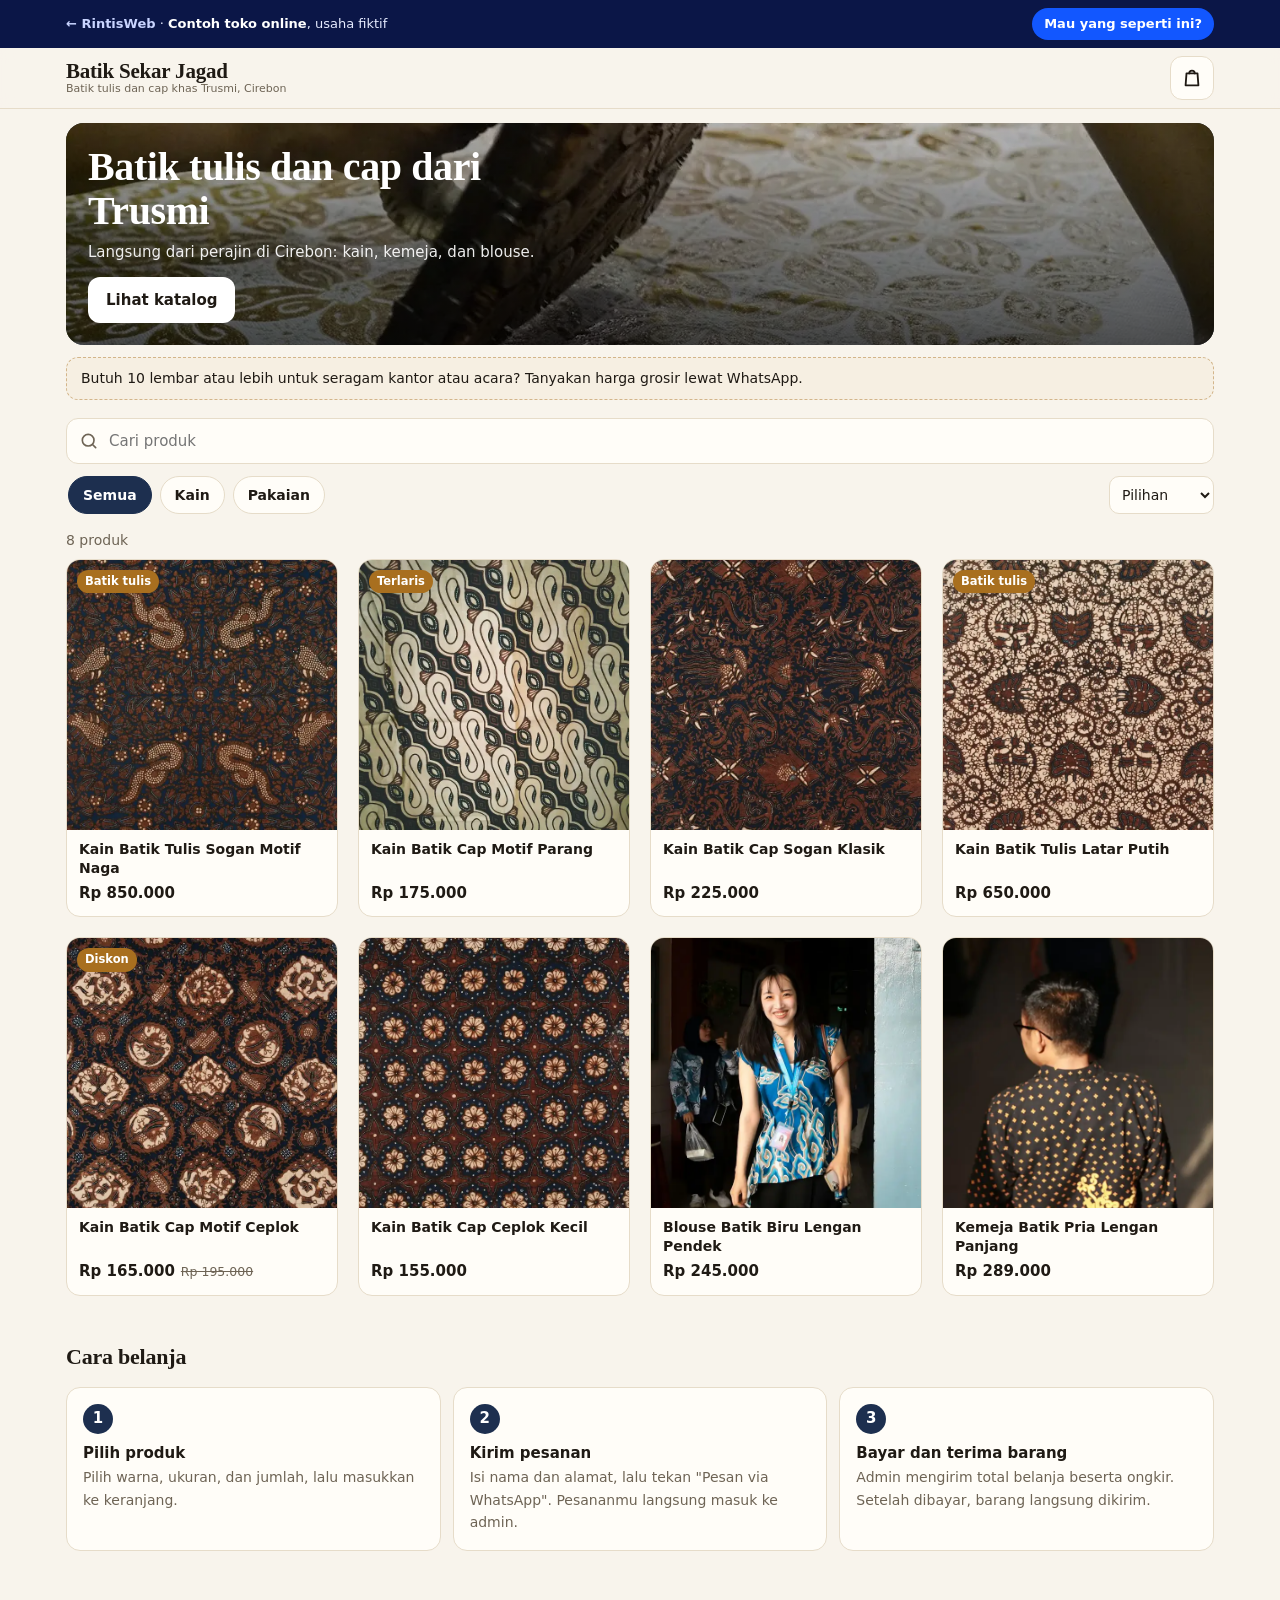
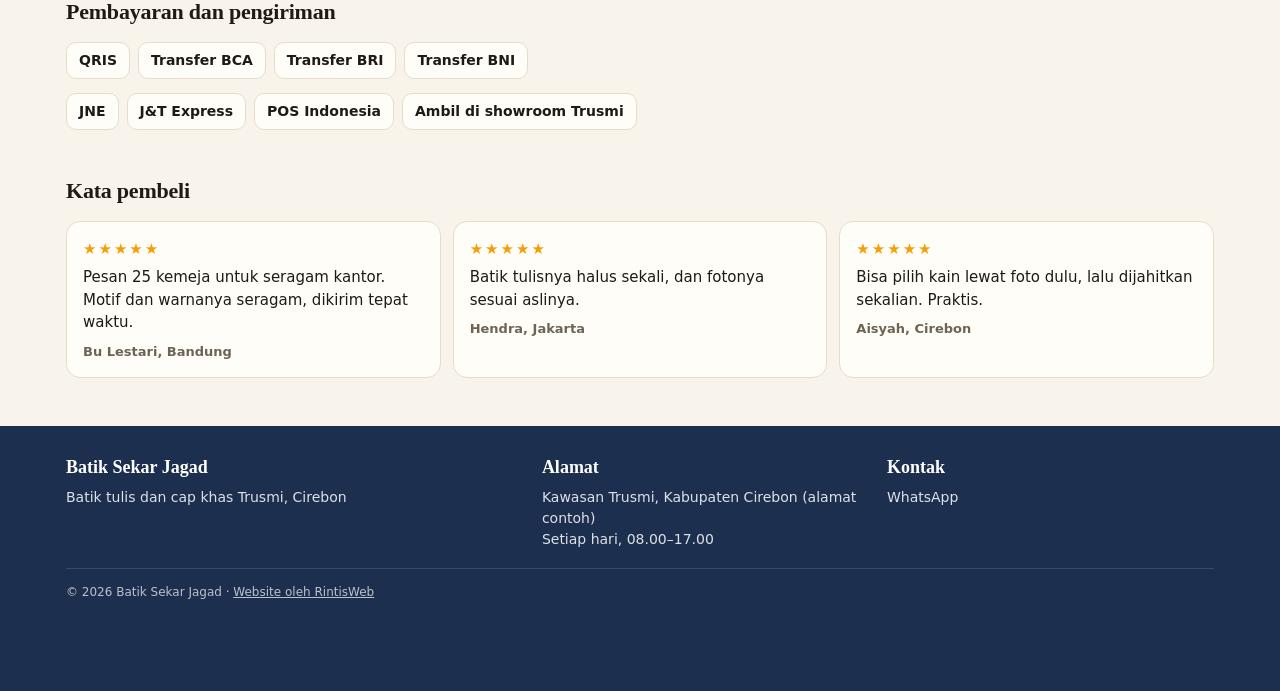
==== contoh/batik-sekar-jagad/index.html @ 44db25ad "Situs jualan RintisWeb: paket, kalkulator, 5 contoh, template klien - Situs jualan jasa pembuatan we" ====
<!doctype html>
<html lang="id">
<head>
<meta charset="utf-8">
<meta name="viewport" content="width=device-width, initial-scale=1">
<title>Batik Sekar Jagad · Contoh toko online batik Cirebon · RintisWeb</title>
<meta name="description" content="Contoh toko online batik Cirebon buatan RintisWeb: katalog kain batik tulis dan cap, kemeja, blouse, dan pesanan grosir lewat WhatsApp.">
<meta name="robots" content="noindex">
<meta name="theme-color" content="#1d2f4f">
<link rel="canonical" href="https://ivan42118.github.io/rintisweb/contoh/batik-sekar-jagad/">
<meta property="og:type" content="website">
<meta property="og:site_name" content="RintisWeb">
<meta property="og:title" content="Batik Sekar Jagad: contoh toko online batik Cirebon">
<meta property="og:description" content="Contoh toko online batik Cirebon buatan RintisWeb: katalog kain batik tulis dan cap, kemeja, blouse, dan pesanan grosir lewat WhatsApp.">
<meta property="og:url" content="https://ivan42118.github.io/rintisweb/contoh/batik-sekar-jagad/">
<meta property="og:image" content="https://ivan42118.github.io/rintisweb/assets/contoh/batik-sekar-jagad-og.jpg">
<meta property="og:image:width" content="1200">
<meta property="og:image:height" content="630">
<meta name="twitter:card" content="summary_large_image">
<link rel="icon" href="../../assets/logo/favicon.svg" type="image/svg+xml">
<link rel="icon" href="../../assets/logo/favicon.ico" sizes="any">
<link rel="preload" as="image" href="img/spanduk.webp" fetchpriority="high">
<link rel="stylesheet" href="../../templates/toko-online/toko.css?v=20261126b">
</head>
<body>
<div id="toko"><noscript><p style="padding:24px">Aktifkan JavaScript untuk melihat katalog Batik Sekar Jagad.</p></noscript></div>
<script src="../../config.js"></script>
<script src="data.js?v=20261126b"></script>
<script src="../../templates/toko-online/toko.js?v=20261126b"></script>
</body>
</html>
---- templates/toko-online/toko.css ----
/* Template Toko Online RintisWeb. Warna diatur dari data.js (bagian "tema"). */
:root {
  --utama: #1f2937;
  --utama-teks: #ffffff;
  --aksen: #c2410c;
  --latar: #ffffff;
  --kartu: #ffffff;
  --teks: #1c1917;
  --redup: #6b6460;
  --garis: #e8e2db;
  --radius: 14px;
  --font: system-ui, -apple-system, "Segoe UI", Roboto, "Helvetica Neue", Arial, sans-serif;
  --font-judul: var(--font);
  --bayang: 0 10px 30px rgba(20, 16, 12, .12);
}
* { box-sizing: border-box; }
html { -webkit-text-size-adjust: 100%; }
body { margin: 0; background: var(--latar); color: var(--teks); font: 15px/1.5 var(--font); }
img { max-width: 100%; height: auto; display: block; }
button, input, select, textarea { font: inherit; color: inherit; }
button { cursor: pointer; }
a { color: inherit; }
.tersembunyi { position: absolute !important; width: 1px; height: 1px; overflow: hidden; clip: rect(0 0 0 0); white-space: nowrap; }
:focus-visible { outline: 3px solid var(--aksen); outline-offset: 2px; }
.wadah { width: 100%; max-width: 1180px; margin: 0 auto; padding: 0 16px; }

/* Bilah contoh RintisWeb */
.bilah-demo { background: #0b1647; color: #e6ebff; font-size: 13px; }
.bilah-demo .wadah { display: flex; align-items: center; justify-content: space-between; gap: 10px; padding-top: 8px; padding-bottom: 8px; }
.bilah-demo b { color: #fff; }
.bilah-demo a { flex: none; background: #1257ff; color: #fff; text-decoration: none; font-weight: 700; padding: 6px 12px; border-radius: 999px; white-space: nowrap; }

/* Header */
.kepala { position: sticky; top: 0; z-index: 20; background: var(--latar); background: color-mix(in srgb, var(--latar) 92%, transparent); backdrop-filter: saturate(1.4) blur(8px); -webkit-backdrop-filter: saturate(1.4) blur(8px); border-bottom: 1px solid var(--garis); }
.kepala .wadah { display: flex; align-items: center; gap: 12px; height: 60px; }
.merek { font-family: var(--font-judul); font-size: 21px; font-weight: 800; letter-spacing: -.01em; text-decoration: none; margin-right: auto; line-height: 1.1; }
.merek small { display: block; font-family: var(--font); font-size: 11px; font-weight: 500; color: var(--redup); letter-spacing: 0; }
.tombol-ikon { position: relative; width: 44px; height: 44px; border: 1px solid var(--garis); background: var(--kartu); border-radius: 12px; display: grid; place-items: center; }
.tombol-ikon svg { width: 22px; height: 22px; }
.lencana { position: absolute; top: -6px; right: -6px; min-width: 20px; height: 20px; padding: 0 5px; border-radius: 999px; background: var(--aksen); color: #fff; font-size: 12px; font-weight: 700; display: grid; place-items: center; }
.lencana[hidden] { display: none; }

/* Spanduk */
.spanduk { margin: 14px auto 0; }
.spanduk-isi { position: relative; overflow: hidden; border-radius: calc(var(--radius) + 4px); background: var(--utama); color: var(--utama-teks); min-height: 200px; display: flex; align-items: flex-end; }
.spanduk-isi img { position: absolute; inset: 0; width: 100%; height: 100%; object-fit: cover; }
.spanduk-isi.ada-gambar::after { content: ""; position: absolute; inset: 0; background: linear-gradient(180deg, rgba(0,0,0,.22), rgba(0,0,0,.68)); }
.spanduk-teks { position: relative; z-index: 1; padding: 22px; max-width: 560px; }
.spanduk-teks h1 { font-family: var(--font-judul); font-size: clamp(24px, 6vw, 40px); line-height: 1.1; margin: 0 0 8px; letter-spacing: -.01em; }
.spanduk-teks p { margin: 0 0 14px; opacity: .92; }
.tombol { display: inline-flex; align-items: center; justify-content: center; gap: 8px; min-height: 46px; padding: 0 18px; border-radius: 12px; border: 0; font-weight: 700; text-decoration: none; }
.tombol-utama { background: var(--aksen); color: #fff; }
.tombol-terang { background: #fff; color: var(--teks); }
.tombol-garis { background: transparent; border: 1.5px solid var(--teks); color: var(--teks); }
.tombol-penuh { width: 100%; }
.tombol svg { width: 20px; height: 20px; flex: none; }
.tombol[disabled] { opacity: .45; cursor: not-allowed; }

.pengumuman { margin: 12px auto 0; }
.pengumuman p { margin: 0; padding: 10px 14px; border-radius: 12px; background: var(--kartu); background: color-mix(in srgb, var(--aksen) 10%, var(--kartu)); border: 1px dashed color-mix(in srgb, var(--aksen) 45%, transparent); font-size: 14px; }

/* Alat: cari, kategori, urutkan */
.alat { margin-top: 18px; display: grid; grid-template-columns: minmax(0, 1fr); gap: 10px; }
.cari { position: relative; }
.cari input { width: 100%; height: 46px; border: 1px solid var(--garis); border-radius: 12px; padding: 0 14px 0 42px; background: var(--kartu); }
.cari svg { position: absolute; left: 13px; top: 13px; width: 20px; height: 20px; color: var(--redup); }
.baris-alat { display: flex; gap: 10px; align-items: center; }
.kategori { display: flex; gap: 8px; overflow-x: auto; scrollbar-width: none; flex: 1; min-width: 0; padding: 2px; }
.kategori::-webkit-scrollbar { display: none; }
.chip { flex: none; height: 38px; padding: 0 14px; border-radius: 999px; border: 1px solid var(--garis); background: var(--kartu); font-weight: 600; font-size: 14px; }
.chip[aria-pressed="true"] { background: var(--utama); border-color: var(--utama); color: var(--utama-teks); }
.urut { flex: none; height: 38px; border: 1px solid var(--garis); border-radius: 10px; background: var(--kartu); padding: 0 8px; font-size: 14px; }

/* Daftar produk */
.ringkas { margin: 14px 0 8px; color: var(--redup); font-size: 14px; }
.grid { display: grid; grid-template-columns: repeat(2, minmax(0, 1fr)); gap: 12px; }
@media (min-width: 720px) { .grid { grid-template-columns: repeat(3, minmax(0, 1fr)); gap: 16px; } }
@media (min-width: 1024px) { .grid { grid-template-columns: repeat(4, minmax(0, 1fr)); gap: 20px; } }
.kartu { position: relative; color: inherit; text-decoration: none; background: var(--kartu); border: 1px solid var(--garis); border-radius: var(--radius); overflow: hidden; text-align: left; padding: 0; display: flex; flex-direction: column; transition: transform .15s ease, box-shadow .15s ease; }
.kartu:hover { transform: translateY(-2px); box-shadow: var(--bayang); }
.kartu .foto { aspect-ratio: var(--rasio, 4 / 5); background: var(--garis); background: color-mix(in srgb, var(--garis) 60%, var(--kartu)); overflow: hidden; }
.kartu .foto img { width: 100%; height: 100%; object-fit: cover; }
.kartu .isi { padding: 10px 12px 12px; display: grid; gap: 4px; }
.kartu .nama { font-weight: 600; font-size: 14px; line-height: 1.35; display: -webkit-box; -webkit-line-clamp: 2; -webkit-box-orient: vertical; overflow: hidden; min-height: 2.7em; }
.harga { font-weight: 800; font-size: 15px; }
.harga s { font-weight: 500; color: var(--redup); font-size: 12.5px; margin-left: 6px; }
.label { position: absolute; top: 10px; left: 10px; background: var(--aksen); color: #fff; font-size: 11.5px; font-weight: 700; padding: 3px 8px; border-radius: 999px; }
.kartu.habis .foto img { filter: grayscale(1); opacity: .6; }
.kartu.habis .label { background: #57534e; }
.titik-warna { font-size: 12px; color: var(--redup); }
.kosong { grid-column: 1 / -1; text-align: center; color: var(--redup); padding: 40px 10px; }
.kerangka { aspect-ratio: 4 / 6; border-radius: var(--radius); background: var(--garis); background: linear-gradient(90deg, var(--garis), color-mix(in srgb, var(--garis) 40%, var(--kartu)), var(--garis)); background-size: 200% 100%; animation: kilau 1.2s infinite linear; }
@keyframes kilau { to { background-position: -200% 0; } }

/* Bagian info */
.bagian { margin-top: 44px; }
.bagian h2 { font-family: var(--font-judul); font-size: 22px; margin: 0 0 14px; letter-spacing: -.01em; }
.langkah { display: grid; gap: 12px; grid-template-columns: 1fr; counter-reset: langkah; padding: 0; margin: 0; list-style: none; }
@media (min-width: 720px) { .langkah { grid-template-columns: repeat(3, 1fr); } }
.langkah li { background: var(--kartu); border: 1px solid var(--garis); border-radius: var(--radius); padding: 16px; counter-increment: langkah; }
.langkah li::before { content: counter(langkah); display: grid; place-items: center; width: 30px; height: 30px; border-radius: 50%; background: var(--utama); color: var(--utama-teks); font-weight: 800; margin-bottom: 8px; }
.langkah b { display: block; margin-bottom: 2px; }
.langkah span { color: var(--redup); font-size: 14px; }
.daftar-chip { display: flex; flex-wrap: wrap; gap: 8px; margin: 0 0 14px; padding: 0; list-style: none; }
.daftar-chip li { border: 1px solid var(--garis); background: var(--kartu); border-radius: 10px; padding: 7px 12px; font-size: 14px; font-weight: 600; }
.testimoni { display: grid; gap: 12px; grid-template-columns: 1fr; }
@media (min-width: 720px) { .testimoni { grid-template-columns: repeat(3, 1fr); } }
.testimoni figure { margin: 0; background: var(--kartu); border: 1px solid var(--garis); border-radius: var(--radius); padding: 16px; }
.testimoni blockquote { margin: 0 0 8px; }
.testimoni figcaption { color: var(--redup); font-size: 13px; font-weight: 600; }
.bintang { color: #f59e0b; letter-spacing: 2px; margin-bottom: 6px; }

.kaki { margin-top: 48px; background: var(--utama); color: var(--utama-teks); padding: 28px 0 90px; }
.kaki .wadah { display: grid; gap: 18px; }
@media (min-width: 720px) { .kaki .wadah { grid-template-columns: 1.4fr 1fr 1fr; } }
.kaki h3 { margin: 0 0 6px; font-family: var(--font-judul); font-size: 18px; }
.kaki p { margin: 0; opacity: .85; font-size: 14px; }
.kaki a { color: inherit; }
.kaki .kecil { grid-column: 1 / -1; font-size: 12px; opacity: .7; border-top: 1px solid rgba(255,255,255,.18); padding-top: 14px; }

.tombol-chat { position: fixed; right: 16px; bottom: 16px; z-index: 15; display: inline-flex; align-items: center; gap: 8px; background: #16a34a; color: #fff; text-decoration: none; font-weight: 700; padding: 12px 16px; border-radius: 999px; box-shadow: var(--bayang); }
.tombol-chat svg { width: 20px; height: 20px; }

/* Dialog umum */
dialog { border: 0; padding: 0; color: var(--teks); background: var(--kartu); max-width: 100vw; max-height: 100vh; }
dialog::backdrop { background: rgba(15, 12, 10, .55); }
.lembar { width: 100%; margin: auto 0 0; border-radius: 20px 20px 0 0; max-height: 92vh; }
@media (min-width: 820px) { .lembar { margin: auto; width: min(900px, 94vw); border-radius: 20px; max-height: 88vh; } }
.lembar-isi { overflow-y: auto; max-height: inherit; }
.tutup { position: absolute; top: 10px; right: 10px; z-index: 3; width: 40px; height: 40px; border-radius: 50%; border: 0; background: rgba(255,255,255,.92); box-shadow: 0 2px 8px rgba(0,0,0,.15); font-size: 22px; line-height: 1; }

/* Detail produk */
.detail { display: grid; }
@media (min-width: 820px) { .detail { grid-template-columns: 1fr 1fr; } }
.galeri { position: relative; background: var(--garis); background: color-mix(in srgb, var(--garis) 60%, var(--kartu)); }
.galeri-geser { display: flex; overflow-x: auto; scroll-snap-type: x mandatory; scrollbar-width: none; }
.galeri-geser::-webkit-scrollbar { display: none; }
.galeri-geser img { flex: none; width: 100%; aspect-ratio: var(--rasio, 4 / 5); object-fit: cover; scroll-snap-align: start; }
.galeri-titik { position: absolute; bottom: 10px; left: 0; right: 0; display: flex; justify-content: center; gap: 6px; }
.galeri-titik span { width: 7px; height: 7px; border-radius: 50%; background: rgba(255,255,255,.6); }
.galeri-titik span.aktif { background: #fff; }
.info-produk { padding: 18px 18px 22px; display: grid; gap: 12px; align-content: start; }
.info-produk h2 { margin: 0; font-family: var(--font-judul); font-size: 22px; line-height: 1.2; padding-right: 30px; }
.info-produk .harga { font-size: 22px; }
.hemat { display: inline-block; margin-left: 8px; background: rgba(0,0,0,.06); background: color-mix(in srgb, var(--aksen) 14%, transparent); color: var(--aksen); font-size: 12px; font-weight: 800; padding: 2px 8px; border-radius: 999px; vertical-align: middle; }
.deskripsi { color: var(--redup); margin: 0; white-space: pre-line; }
.pilihan h3 { margin: 0 0 8px; font-size: 14px; display: flex; justify-content: space-between; align-items: baseline; }
.pilihan h3 button { border: 0; background: none; color: var(--aksen); font-weight: 700; font-size: 13px; padding: 0; text-decoration: underline; }
.opsi { display: flex; flex-wrap: wrap; gap: 8px; }
.opsi button { min-width: 48px; height: 42px; padding: 0 14px; border-radius: 10px; border: 1.5px solid var(--garis); background: var(--kartu); font-weight: 600; }
.opsi button[aria-pressed="true"] { border-color: var(--utama); background: var(--utama); color: var(--utama-teks); }
.opsi button:disabled { text-decoration: line-through; opacity: .45; cursor: not-allowed; }
.jumlah { display: inline-flex; align-items: center; border: 1.5px solid var(--garis); border-radius: 10px; overflow: hidden; }
.jumlah button { width: 42px; height: 40px; border: 0; background: var(--kartu); font-size: 20px; }
.jumlah output { min-width: 36px; text-align: center; font-weight: 700; }
.aksi-produk { display: grid; grid-template-columns: 1fr 1fr; gap: 10px; }
.pesan-kecil { font-size: 13px; color: var(--redup); margin: 0; }
.peringatan { color: #b91c1c; font-size: 13px; font-weight: 600; margin: 0; min-height: 1.2em; }

/* Keranjang */
.laci { margin: 0 0 0 auto; height: 100%; max-height: 100vh; width: min(460px, 100vw); border-radius: 0; }
.laci .lembar-isi { height: 100vh; max-height: 100vh; display: flex; flex-direction: column; }
.laci-kepala { display: flex; align-items: center; justify-content: space-between; padding: 14px 16px; border-bottom: 1px solid var(--garis); }
.laci-kepala h2 { margin: 0; font-size: 18px; font-family: var(--font-judul); }
.laci-kepala .tutup { position: static; box-shadow: none; background: transparent; }
.laci-badan { flex: 1; overflow-y: auto; padding: 8px 16px 16px; }
.item { display: grid; grid-template-columns: 64px 1fr auto; gap: 12px; padding: 12px 0; border-bottom: 1px solid var(--garis); align-items: center; }
.item img { width: 64px; height: 80px; object-fit: cover; border-radius: 10px; }
.item b { display: block; font-size: 14px; line-height: 1.3; }
.item small { color: var(--redup); }
.item .hapus { border: 0; background: none; color: var(--redup); font-size: 13px; text-decoration: underline; padding: 4px 0; }
.item .jumlah button { width: 32px; height: 32px; font-size: 18px; }
.item .jumlah output { min-width: 26px; font-size: 14px; }
.total { display: flex; justify-content: space-between; font-weight: 800; font-size: 17px; padding: 14px 0 6px; }
.form { display: grid; gap: 10px; margin-top: 8px; }
.form label { display: grid; gap: 4px; font-size: 13px; font-weight: 600; }
.form input, .form select, .form textarea { width: 100%; border: 1px solid var(--garis); border-radius: 10px; padding: 10px 12px; background: var(--kartu); font-size: 15px; }
.form textarea { min-height: 70px; resize: vertical; }
.laci-kaki { padding: 12px 16px 16px; border-top: 1px solid var(--garis); background: var(--kartu); }
.tombol-wa { background: #16a34a; color: #fff; }

/* Tabel ukuran & pratinjau pesan */
.kecil-dialog { margin: auto; width: min(560px, 94vw); border-radius: 18px; }
.kecil-dialog .lembar-isi { padding: 20px; }
.kecil-dialog h2 { margin: 0 0 12px; font-size: 19px; font-family: var(--font-judul); padding-right: 40px; }
table { width: 100%; border-collapse: collapse; font-size: 14px; }
th, td { border-bottom: 1px solid var(--garis); padding: 8px 6px; text-align: left; }
th { background: var(--garis); background: color-mix(in srgb, var(--garis) 50%, var(--kartu)); }
.pratinjau-pesan { white-space: pre-wrap; background: #e7ffdb; border-radius: 12px; padding: 12px 14px; font-size: 14px; line-height: 1.45; max-height: 45vh; overflow: auto; border: 1px solid #c9eeb7; }
.tumpuk { display: grid; gap: 10px; margin-top: 14px; }

.notif { position: fixed; left: 50%; bottom: 84px; transform: translate(-50%, 20px); opacity: 0; z-index: 60; background: #1c1917; color: #fff; padding: 10px 16px; border-radius: 999px; font-size: 14px; font-weight: 600; transition: opacity .2s ease, transform .2s ease; pointer-events: none; }
.notif.tampil { opacity: 1; transform: translate(-50%, 0); }

@media (prefers-reduced-motion: reduce) { * { transition: none !important; animation: none !important; scroll-behavior: auto !important; } }
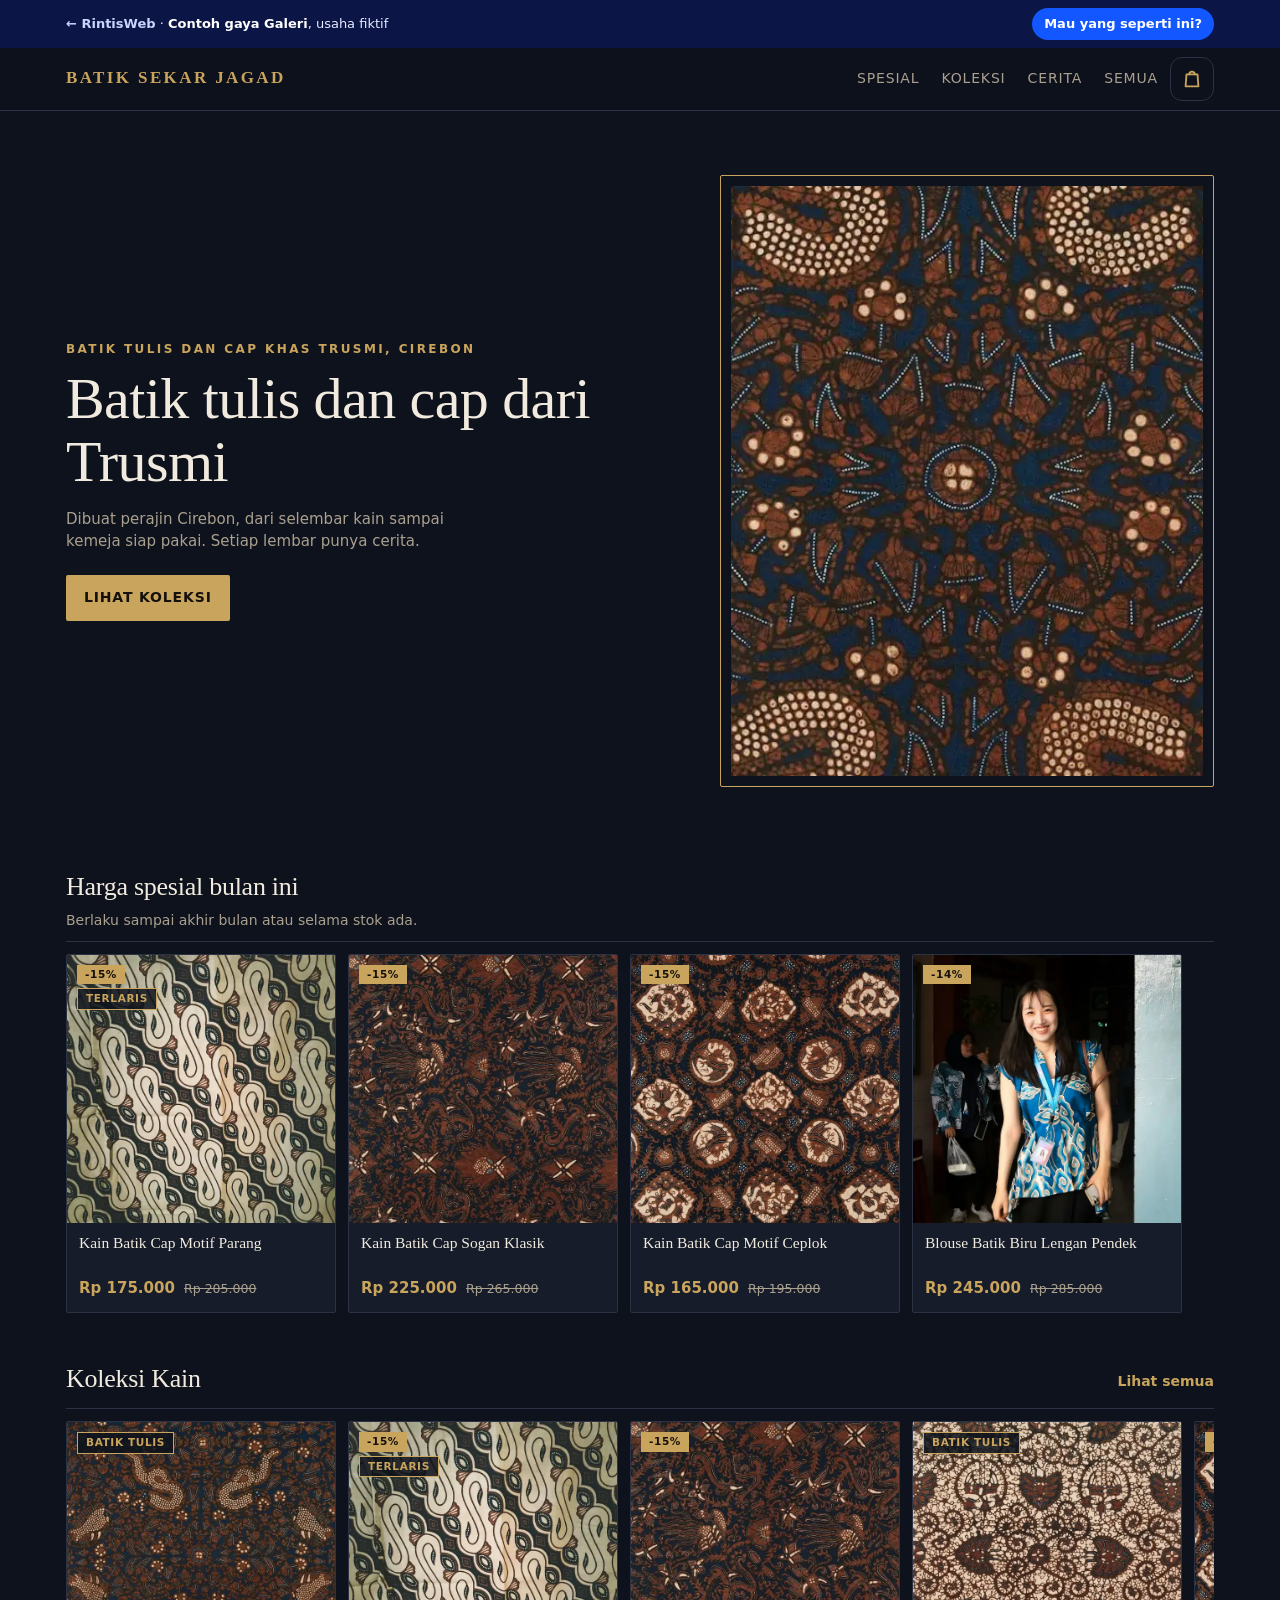
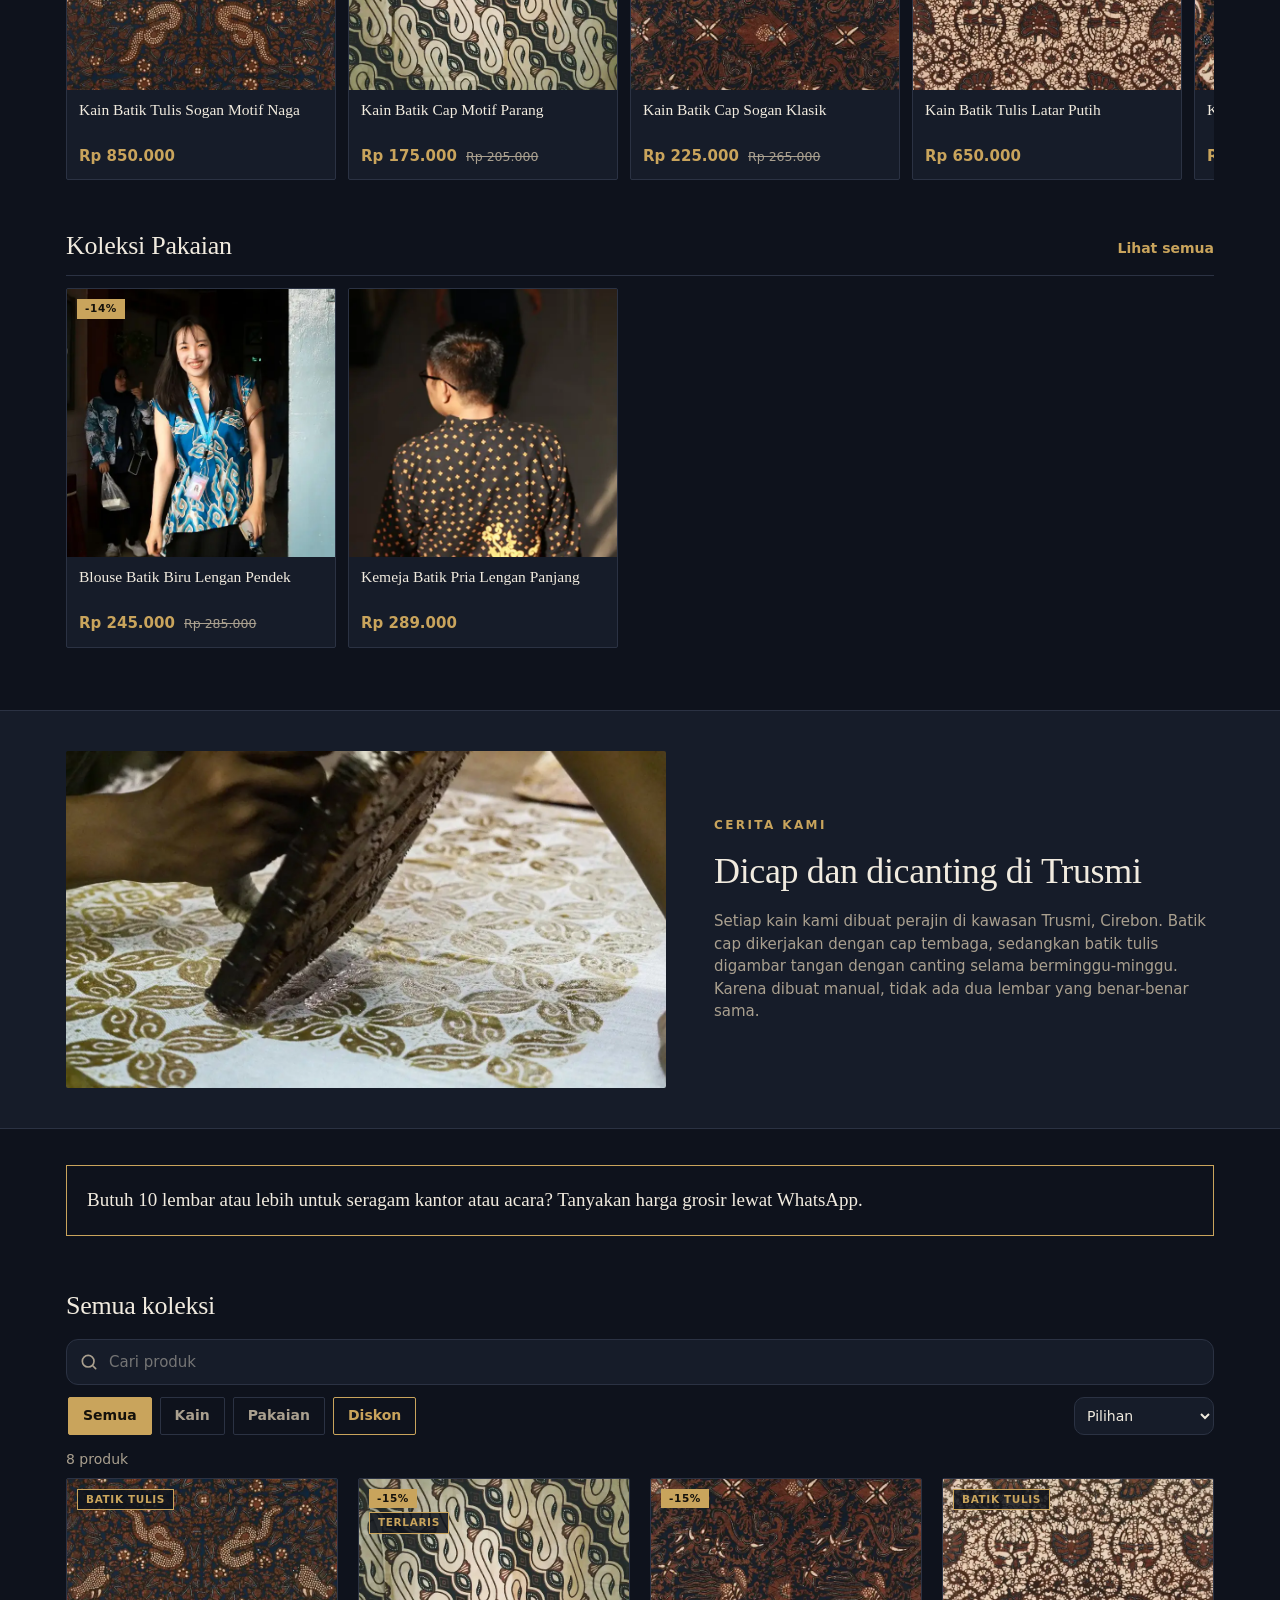
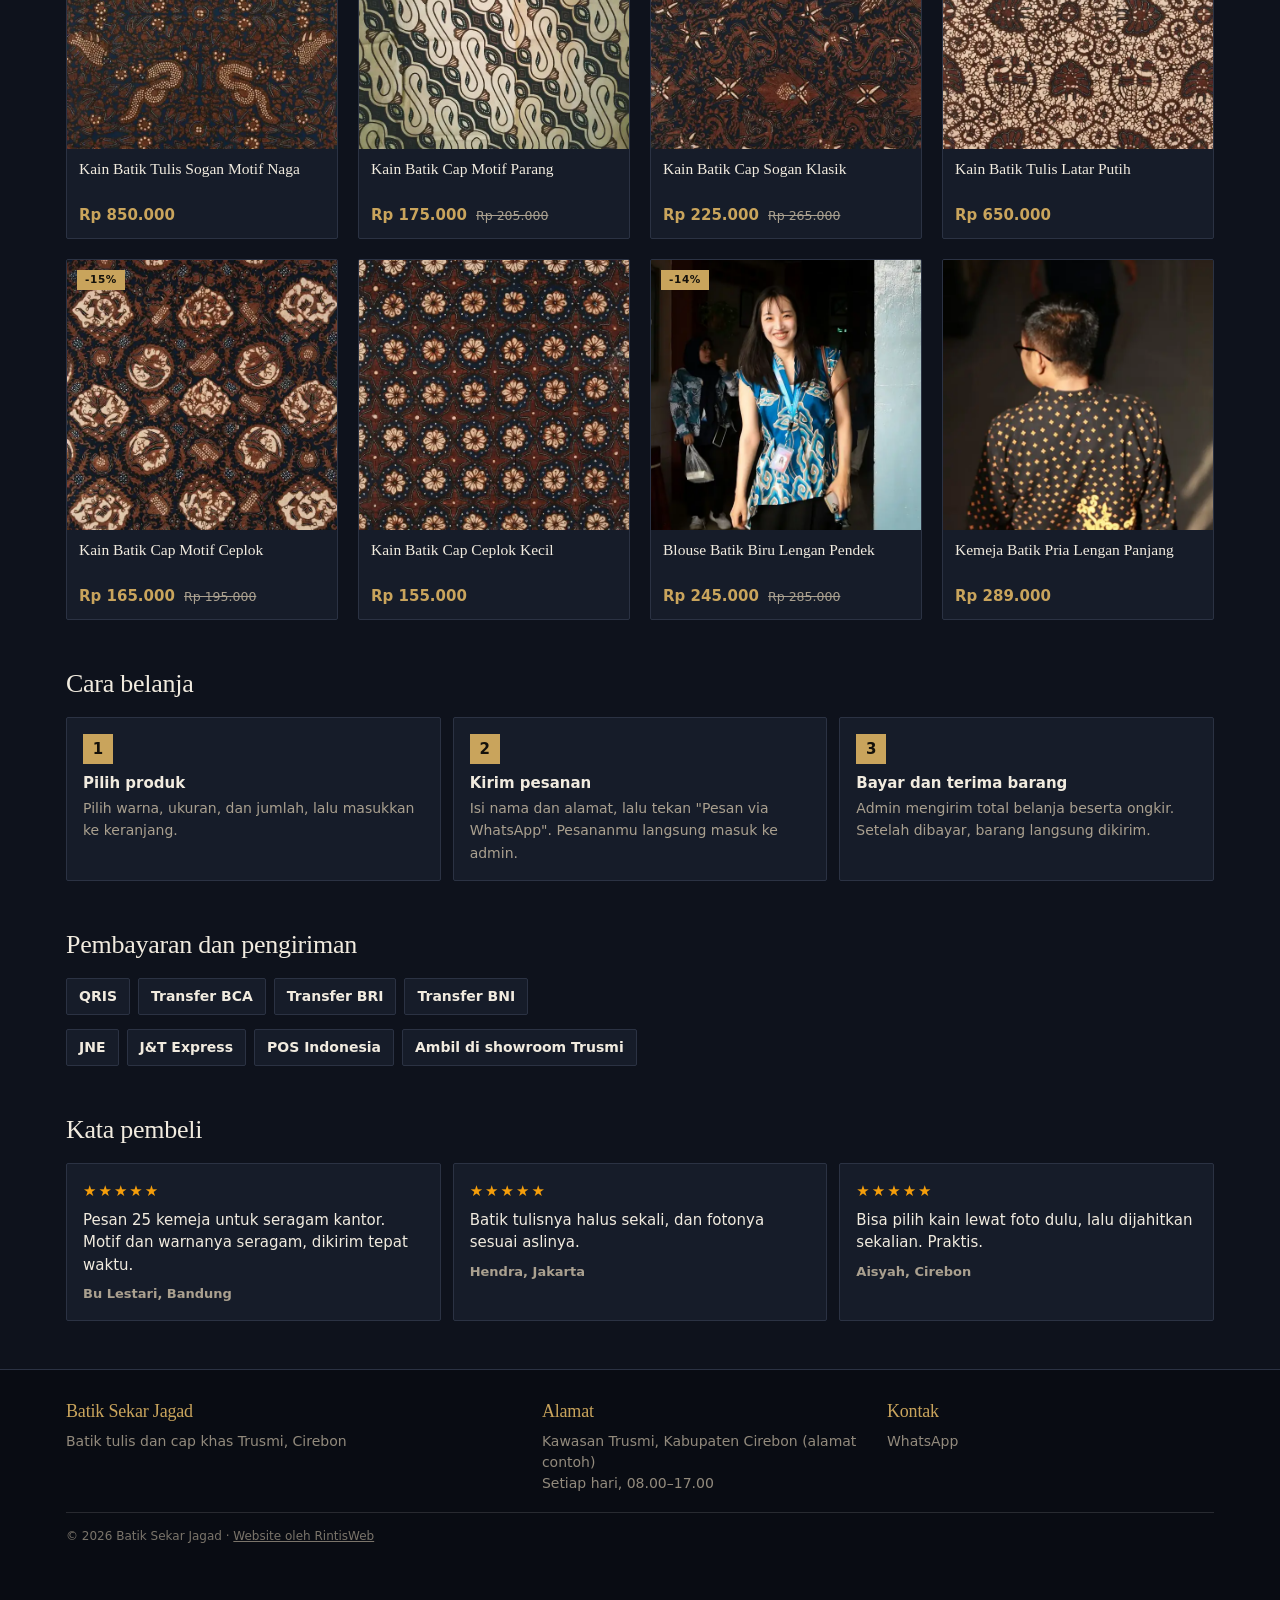
==== commit 01d5fcee: "Tiga gaya toko online (Butik, Pasar, Galeri) dan katalog diskon - Template toko mendukung TOKO.gaya:" ====
--- a/contoh/batik-sekar-jagad/index.html
+++ b/contoh/batik-sekar-jagad/index.html
@@ -6,7 +6,7 @@
 <title>Batik Sekar Jagad · Contoh toko online batik Cirebon · RintisWeb</title>
 <meta name="description" content="Contoh toko online batik Cirebon buatan RintisWeb: katalog kain batik tulis dan cap, kemeja, blouse, dan pesanan grosir lewat WhatsApp.">
 <meta name="robots" content="noindex">
-<meta name="theme-color" content="#1d2f4f">
+<meta name="theme-color" content="#0e121c">
 <link rel="canonical" href="https://ivan42118.github.io/rintisweb/contoh/batik-sekar-jagad/">
 <meta property="og:type" content="website">
 <meta property="og:site_name" content="RintisWeb">
@@ -19,13 +19,13 @@
 <meta name="twitter:card" content="summary_large_image">
 <link rel="icon" href="../../assets/logo/favicon.svg" type="image/svg+xml">
 <link rel="icon" href="../../assets/logo/favicon.ico" sizes="any">
-<link rel="preload" as="image" href="img/spanduk.webp" fetchpriority="high">
-<link rel="stylesheet" href="../../templates/toko-online/toko.css?v=20261126b">
+<link rel="preload" as="image" href="img/kain-sogan-naga-detail.webp" fetchpriority="high">
+<link rel="stylesheet" href="../../templates/toko-online/toko.css?v=20261127b">
 </head>
 <body>
 <div id="toko"><noscript><p style="padding:24px">Aktifkan JavaScript untuk melihat katalog Batik Sekar Jagad.</p></noscript></div>
 <script src="../../config.js"></script>
-<script src="data.js?v=20261126b"></script>
-<script src="../../templates/toko-online/toko.js?v=20261126b"></script>
+<script src="data.js?v=20261127b"></script>
+<script src="../../templates/toko-online/toko.js?v=20261127b"></script>
 </body>
 </html>
--- a/templates/toko-online/toko.css
+++ b/templates/toko-online/toko.css
@@ -1,8 +1,12 @@
-/* Template Toko Online RintisWeb. Warna diatur dari data.js (bagian "tema"). */
+/*
+ * Template Toko Online RintisWeb. Warna diatur dari data.js (bagian "tema").
+ * Tiga gaya: html.gaya-butik, html.gaya-pasar, html.gaya-galeri (dipasang otomatis oleh toko.js).
+ */
 :root {
   --utama: #1f2937;
   --utama-teks: #ffffff;
   --aksen: #c2410c;
+  --aksen-teks: #ffffff;
   --latar: #ffffff;
   --kartu: #ffffff;
   --teks: #1c1917;
@@ -12,89 +16,101 @@
   --font: system-ui, -apple-system, "Segoe UI", Roboto, "Helvetica Neue", Arial, sans-serif;
   --font-judul: var(--font);
   --bayang: 0 10px 30px rgba(20, 16, 12, .12);
+  --diskon: #d62828;
 }
 * { box-sizing: border-box; }
-html { -webkit-text-size-adjust: 100%; }
+html { -webkit-text-size-adjust: 100%; scroll-behavior: smooth; scroll-padding-top: 80px; }
 body { margin: 0; background: var(--latar); color: var(--teks); font: 15px/1.5 var(--font); }
 img { max-width: 100%; height: auto; display: block; }
 button, input, select, textarea { font: inherit; color: inherit; }
 button { cursor: pointer; }
 a { color: inherit; }
+h1, h2, h3 { font-family: var(--font-judul); letter-spacing: -.01em; }
 .tersembunyi { position: absolute !important; width: 1px; height: 1px; overflow: hidden; clip: rect(0 0 0 0); white-space: nowrap; }
 :focus-visible { outline: 3px solid var(--aksen); outline-offset: 2px; }
 .wadah { width: 100%; max-width: 1180px; margin: 0 auto; padding: 0 16px; }
+[hidden] { display: none !important; }
 
 /* Bilah contoh RintisWeb */
 .bilah-demo { background: #0b1647; color: #e6ebff; font-size: 13px; }
 .bilah-demo .wadah { display: flex; align-items: center; justify-content: space-between; gap: 10px; padding-top: 8px; padding-bottom: 8px; }
 .bilah-demo b { color: #fff; }
-.bilah-demo a { flex: none; background: #1257ff; color: #fff; text-decoration: none; font-weight: 700; padding: 6px 12px; border-radius: 999px; white-space: nowrap; }
-
-/* Header */
-.kepala { position: sticky; top: 0; z-index: 20; background: var(--latar); background: color-mix(in srgb, var(--latar) 92%, transparent); backdrop-filter: saturate(1.4) blur(8px); -webkit-backdrop-filter: saturate(1.4) blur(8px); border-bottom: 1px solid var(--garis); }
-.kepala .wadah { display: flex; align-items: center; gap: 12px; height: 60px; }
-.merek { font-family: var(--font-judul); font-size: 21px; font-weight: 800; letter-spacing: -.01em; text-decoration: none; margin-right: auto; line-height: 1.1; }
-.merek small { display: block; font-family: var(--font); font-size: 11px; font-weight: 500; color: var(--redup); letter-spacing: 0; }
-.tombol-ikon { position: relative; width: 44px; height: 44px; border: 1px solid var(--garis); background: var(--kartu); border-radius: 12px; display: grid; place-items: center; }
+.bilah-demo .kembali { color: #c9d4ff; font-weight: 600; text-decoration: none; }
+.bilah-demo .cta { flex: none; background: #1257ff; color: #fff; text-decoration: none; font-weight: 700; padding: 6px 12px; border-radius: 999px; white-space: nowrap; }
+
+/* Header dasar */
+.kepala { position: sticky; top: 0; z-index: 20; background: var(--latar); border-bottom: 1px solid var(--garis); }
+.kepala > .wadah { display: flex; align-items: center; gap: 12px; height: 62px; }
+.merek { font-family: var(--font-judul); font-size: 21px; font-weight: 800; text-decoration: none; line-height: 1.1; }
+.merek small { display: block; font-family: var(--font); font-size: 11px; font-weight: 500; color: var(--redup); letter-spacing: 0; text-transform: none; }
+.tombol-ikon { position: relative; flex: none; width: 44px; height: 44px; border: 1px solid var(--garis); background: var(--kartu); color: inherit; border-radius: 12px; display: grid; place-items: center; }
 .tombol-ikon svg { width: 22px; height: 22px; }
-.lencana { position: absolute; top: -6px; right: -6px; min-width: 20px; height: 20px; padding: 0 5px; border-radius: 999px; background: var(--aksen); color: #fff; font-size: 12px; font-weight: 700; display: grid; place-items: center; }
-.lencana[hidden] { display: none; }
-
-/* Spanduk */
-.spanduk { margin: 14px auto 0; }
-.spanduk-isi { position: relative; overflow: hidden; border-radius: calc(var(--radius) + 4px); background: var(--utama); color: var(--utama-teks); min-height: 200px; display: flex; align-items: flex-end; }
-.spanduk-isi img { position: absolute; inset: 0; width: 100%; height: 100%; object-fit: cover; }
-.spanduk-isi.ada-gambar::after { content: ""; position: absolute; inset: 0; background: linear-gradient(180deg, rgba(0,0,0,.22), rgba(0,0,0,.68)); }
-.spanduk-teks { position: relative; z-index: 1; padding: 22px; max-width: 560px; }
-.spanduk-teks h1 { font-family: var(--font-judul); font-size: clamp(24px, 6vw, 40px); line-height: 1.1; margin: 0 0 8px; letter-spacing: -.01em; }
-.spanduk-teks p { margin: 0 0 14px; opacity: .92; }
-.tombol { display: inline-flex; align-items: center; justify-content: center; gap: 8px; min-height: 46px; padding: 0 18px; border-radius: 12px; border: 0; font-weight: 700; text-decoration: none; }
-.tombol-utama { background: var(--aksen); color: #fff; }
-.tombol-terang { background: #fff; color: var(--teks); }
-.tombol-garis { background: transparent; border: 1.5px solid var(--teks); color: var(--teks); }
+.lencana { position: absolute; top: -6px; right: -6px; min-width: 20px; height: 20px; padding: 0 5px; border-radius: 999px; background: var(--diskon); color: #fff; font-size: 12px; font-weight: 700; display: grid; place-items: center; }
+
+/* Tombol */
+.tombol { display: inline-flex; align-items: center; justify-content: center; gap: 8px; min-height: 46px; padding: 0 18px; border-radius: 12px; border: 0; font-weight: 700; text-decoration: none; text-align: center; }
+.tombol svg { width: 20px; height: 20px; flex: none; }
+.tombol-utama { background: var(--aksen); color: var(--aksen-teks); }
+.tombol-garis { background: transparent; border: 1.5px solid currentColor; color: var(--teks); }
+.tombol-garis-terang { background: transparent; border: 1.5px solid #fff; color: #fff; }
+.tombol-wa { background: #16a34a; color: #fff; }
 .tombol-penuh { width: 100%; }
-.tombol svg { width: 20px; height: 20px; flex: none; }
 .tombol[disabled] { opacity: .45; cursor: not-allowed; }
 
-.pengumuman { margin: 12px auto 0; }
-.pengumuman p { margin: 0; padding: 10px 14px; border-radius: 12px; background: var(--kartu); background: color-mix(in srgb, var(--aksen) 10%, var(--kartu)); border: 1px dashed color-mix(in srgb, var(--aksen) 45%, transparent); font-size: 14px; }
-
 /* Alat: cari, kategori, urutkan */
-.alat { margin-top: 18px; display: grid; grid-template-columns: minmax(0, 1fr); gap: 10px; }
-.cari { position: relative; }
+.alat { display: grid; grid-template-columns: minmax(0, 1fr); gap: 10px; }
+.cari { position: relative; display: block; }
 .cari input { width: 100%; height: 46px; border: 1px solid var(--garis); border-radius: 12px; padding: 0 14px 0 42px; background: var(--kartu); }
-.cari svg { position: absolute; left: 13px; top: 13px; width: 20px; height: 20px; color: var(--redup); }
+.cari svg { position: absolute; left: 13px; top: 50%; transform: translateY(-50%); width: 20px; height: 20px; color: var(--redup); }
 .baris-alat { display: flex; gap: 10px; align-items: center; }
 .kategori { display: flex; gap: 8px; overflow-x: auto; scrollbar-width: none; flex: 1; min-width: 0; padding: 2px; }
 .kategori::-webkit-scrollbar { display: none; }
 .chip { flex: none; height: 38px; padding: 0 14px; border-radius: 999px; border: 1px solid var(--garis); background: var(--kartu); font-weight: 600; font-size: 14px; }
 .chip[aria-pressed="true"] { background: var(--utama); border-color: var(--utama); color: var(--utama-teks); }
-.urut { flex: none; height: 38px; border: 1px solid var(--garis); border-radius: 10px; background: var(--kartu); padding: 0 8px; font-size: 14px; }
-
-/* Daftar produk */
-.ringkas { margin: 14px 0 8px; color: var(--redup); font-size: 14px; }
+.chip-diskon { color: var(--diskon); border-color: var(--diskon); }
+.chip-diskon[aria-pressed="true"] { background: var(--diskon); border-color: var(--diskon); color: #fff; }
+.urut { flex: none; height: 38px; border: 1px solid var(--garis); border-radius: 10px; background: var(--kartu); padding: 0 8px; font-size: 14px; max-width: 140px; }
+.ringkas { margin: 12px 0 8px; color: var(--redup); font-size: 14px; }
+.judul-katalog { font-size: 22px; margin: 28px 0 14px; }
+
+/* Kartu produk dasar */
 .grid { display: grid; grid-template-columns: repeat(2, minmax(0, 1fr)); gap: 12px; }
 @media (min-width: 720px) { .grid { grid-template-columns: repeat(3, minmax(0, 1fr)); gap: 16px; } }
 @media (min-width: 1024px) { .grid { grid-template-columns: repeat(4, minmax(0, 1fr)); gap: 20px; } }
-.kartu { position: relative; color: inherit; text-decoration: none; background: var(--kartu); border: 1px solid var(--garis); border-radius: var(--radius); overflow: hidden; text-align: left; padding: 0; display: flex; flex-direction: column; transition: transform .15s ease, box-shadow .15s ease; }
+.kartu { position: relative; color: inherit; text-decoration: none; background: var(--kartu); border: 1px solid var(--garis); border-radius: var(--radius); overflow: hidden; display: flex; flex-direction: column; transition: transform .15s ease, box-shadow .15s ease; }
 .kartu:hover { transform: translateY(-2px); box-shadow: var(--bayang); }
-.kartu .foto { aspect-ratio: var(--rasio, 4 / 5); background: var(--garis); background: color-mix(in srgb, var(--garis) 60%, var(--kartu)); overflow: hidden; }
+.kartu .foto { position: relative; aspect-ratio: var(--rasio, 4 / 5); background: var(--garis); overflow: hidden; display: block; }
 .kartu .foto img { width: 100%; height: 100%; object-fit: cover; }
-.kartu .isi { padding: 10px 12px 12px; display: grid; gap: 4px; }
+.kartu .foto-2 { position: absolute; inset: 0; opacity: 0; transition: opacity .25s ease; }
+.kartu:hover .foto-2 { opacity: 1; }
+.kartu .isi { padding: 10px 12px 12px; display: grid; gap: 3px; }
 .kartu .nama { font-weight: 600; font-size: 14px; line-height: 1.35; display: -webkit-box; -webkit-line-clamp: 2; -webkit-box-orient: vertical; overflow: hidden; min-height: 2.7em; }
 .harga { font-weight: 800; font-size: 15px; }
-.harga s { font-weight: 500; color: var(--redup); font-size: 12.5px; margin-left: 6px; }
-.label { position: absolute; top: 10px; left: 10px; background: var(--aksen); color: #fff; font-size: 11.5px; font-weight: 700; padding: 3px 8px; border-radius: 999px; }
+.harga s { font-weight: 500; color: var(--redup); font-size: 12.5px; margin-left: 4px; }
+.label-wadah { position: absolute; top: 10px; left: 10px; display: flex; flex-direction: column; align-items: flex-start; gap: 4px; }
+.label { display: inline-block; font-size: 11.5px; font-weight: 800; padding: 3px 8px; border-radius: 999px; line-height: 1.3; }
+.label-diskon { background: var(--diskon); color: #fff; }
+.label-info { background: var(--aksen); color: var(--aksen-teks); }
+.label-habis { position: absolute; top: 10px; left: 10px; background: #57534e; color: #fff; }
 .kartu.habis .foto img { filter: grayscale(1); opacity: .6; }
-.kartu.habis .label { background: #57534e; }
-.titik-warna { font-size: 12px; color: var(--redup); }
+.titik-warna, .terjual { font-size: 12px; color: var(--redup); }
 .kosong { grid-column: 1 / -1; text-align: center; color: var(--redup); padding: 40px 10px; }
-.kerangka { aspect-ratio: 4 / 6; border-radius: var(--radius); background: var(--garis); background: linear-gradient(90deg, var(--garis), color-mix(in srgb, var(--garis) 40%, var(--kartu)), var(--garis)); background-size: 200% 100%; animation: kilau 1.2s infinite linear; }
-@keyframes kilau { to { background-position: -200% 0; } }
-
-/* Bagian info */
+.kerangka { aspect-ratio: 4 / 6; border-radius: var(--radius); background: var(--garis); }
+
+/* Rak (baris geser horizontal) */
+.rak { margin-top: 28px; }
+.rak-kepala { display: flex; align-items: flex-end; justify-content: space-between; gap: 12px; margin-bottom: 12px; }
+.rak-kepala h2 { margin: 0; font-size: 21px; }
+.rak-kepala p { margin: 4px 0 0; color: var(--redup); font-size: 14px; }
+.lihat-semua { flex: none; border: 0; background: none; color: var(--aksen); font-weight: 700; font-size: 14px; padding: 6px 0; }
+.rak-geser { display: flex; gap: 12px; overflow-x: auto; scroll-snap-type: x mandatory; scrollbar-width: none; padding-bottom: 6px; }
+.rak-geser::-webkit-scrollbar { display: none; }
+.rak-geser .kartu { flex: 0 0 44%; scroll-snap-align: start; }
+@media (min-width: 720px) { .rak-geser .kartu { flex-basis: 220px; } }
+
+/* Info */
 .bagian { margin-top: 44px; }
-.bagian h2 { font-family: var(--font-judul); font-size: 22px; margin: 0 0 14px; letter-spacing: -.01em; }
+.bagian h2 { font-size: 22px; margin: 0 0 14px; }
 .langkah { display: grid; gap: 12px; grid-template-columns: 1fr; counter-reset: langkah; padding: 0; margin: 0; list-style: none; }
 @media (min-width: 720px) { .langkah { grid-template-columns: repeat(3, 1fr); } }
 .langkah li { background: var(--kartu); border: 1px solid var(--garis); border-radius: var(--radius); padding: 16px; counter-increment: langkah; }
@@ -113,39 +129,39 @@
 .kaki { margin-top: 48px; background: var(--utama); color: var(--utama-teks); padding: 28px 0 90px; }
 .kaki .wadah { display: grid; gap: 18px; }
 @media (min-width: 720px) { .kaki .wadah { grid-template-columns: 1.4fr 1fr 1fr; } }
-.kaki h3 { margin: 0 0 6px; font-family: var(--font-judul); font-size: 18px; }
+.kaki h3 { margin: 0 0 6px; font-size: 18px; }
 .kaki p { margin: 0; opacity: .85; font-size: 14px; }
-.kaki a { color: inherit; }
 .kaki .kecil { grid-column: 1 / -1; font-size: 12px; opacity: .7; border-top: 1px solid rgba(255,255,255,.18); padding-top: 14px; }
-
 .tombol-chat { position: fixed; right: 16px; bottom: 16px; z-index: 15; display: inline-flex; align-items: center; gap: 8px; background: #16a34a; color: #fff; text-decoration: none; font-weight: 700; padding: 12px 16px; border-radius: 999px; box-shadow: var(--bayang); }
 .tombol-chat svg { width: 20px; height: 20px; }
+.gaya-pasar .tombol-chat { bottom: 76px; }
+@media (min-width: 900px) { .gaya-pasar .tombol-chat { bottom: 16px; } }
 
 /* Dialog umum */
 dialog { border: 0; padding: 0; color: var(--teks); background: var(--kartu); max-width: 100vw; max-height: 100vh; }
-dialog::backdrop { background: rgba(15, 12, 10, .55); }
+dialog::backdrop { background: rgba(15, 12, 10, .6); }
 .lembar { width: 100%; margin: auto 0 0; border-radius: 20px 20px 0 0; max-height: 92vh; }
 @media (min-width: 820px) { .lembar { margin: auto; width: min(900px, 94vw); border-radius: 20px; max-height: 88vh; } }
 .lembar-isi { overflow-y: auto; max-height: inherit; }
-.tutup { position: absolute; top: 10px; right: 10px; z-index: 3; width: 40px; height: 40px; border-radius: 50%; border: 0; background: rgba(255,255,255,.92); box-shadow: 0 2px 8px rgba(0,0,0,.15); font-size: 22px; line-height: 1; }
-
-/* Detail produk */
+.tutup { position: absolute; top: 10px; right: 10px; z-index: 3; width: 40px; height: 40px; border-radius: 50%; border: 0; background: rgba(255,255,255,.92); color: #1c1917; box-shadow: 0 2px 8px rgba(0,0,0,.15); font-size: 22px; line-height: 1; }
 .detail { display: grid; }
 @media (min-width: 820px) { .detail { grid-template-columns: 1fr 1fr; } }
-.galeri { position: relative; background: var(--garis); background: color-mix(in srgb, var(--garis) 60%, var(--kartu)); }
+.galeri { position: relative; background: var(--garis); }
 .galeri-geser { display: flex; overflow-x: auto; scroll-snap-type: x mandatory; scrollbar-width: none; }
 .galeri-geser::-webkit-scrollbar { display: none; }
 .galeri-geser img { flex: none; width: 100%; aspect-ratio: var(--rasio, 4 / 5); object-fit: cover; scroll-snap-align: start; }
 .galeri-titik { position: absolute; bottom: 10px; left: 0; right: 0; display: flex; justify-content: center; gap: 6px; }
 .galeri-titik span { width: 7px; height: 7px; border-radius: 50%; background: rgba(255,255,255,.6); }
 .galeri-titik span.aktif { background: #fff; }
+.label-detail { position: absolute; top: 12px; left: 12px; font-size: 13px; }
 .info-produk { padding: 18px 18px 22px; display: grid; gap: 12px; align-content: start; }
-.info-produk h2 { margin: 0; font-family: var(--font-judul); font-size: 22px; line-height: 1.2; padding-right: 30px; }
+.info-produk h2 { margin: 0; font-size: 22px; line-height: 1.2; padding-right: 30px; }
 .info-produk .harga { font-size: 22px; }
-.hemat { display: inline-block; margin-left: 8px; background: rgba(0,0,0,.06); background: color-mix(in srgb, var(--aksen) 14%, transparent); color: var(--aksen); font-size: 12px; font-weight: 800; padding: 2px 8px; border-radius: 999px; vertical-align: middle; }
+.hemat { display: inline-block; margin-left: 8px; background: rgba(214, 40, 40, .1); color: var(--diskon); font-size: 12px; font-weight: 800; padding: 2px 8px; border-radius: 999px; vertical-align: middle; }
 .deskripsi { color: var(--redup); margin: 0; white-space: pre-line; }
-.pilihan h3 { margin: 0 0 8px; font-size: 14px; display: flex; justify-content: space-between; align-items: baseline; }
+.pilihan h3 { margin: 0 0 8px; font-size: 14px; font-family: var(--font); display: flex; justify-content: space-between; align-items: baseline; }
 .pilihan h3 button { border: 0; background: none; color: var(--aksen); font-weight: 700; font-size: 13px; padding: 0; text-decoration: underline; }
+.dipilih { font-weight: 500; color: var(--redup); }
 .opsi { display: flex; flex-wrap: wrap; gap: 8px; }
 .opsi button { min-width: 48px; height: 42px; padding: 0 14px; border-radius: 10px; border: 1.5px solid var(--garis); background: var(--kartu); font-weight: 600; }
 .opsi button[aria-pressed="true"] { border-color: var(--utama); background: var(--utama); color: var(--utama-teks); }
@@ -155,41 +171,196 @@
 .jumlah output { min-width: 36px; text-align: center; font-weight: 700; }
 .aksi-produk { display: grid; grid-template-columns: 1fr 1fr; gap: 10px; }
 .pesan-kecil { font-size: 13px; color: var(--redup); margin: 0; }
-.peringatan { color: #b91c1c; font-size: 13px; font-weight: 600; margin: 0; min-height: 1.2em; }
+.peringatan { color: #ef4444; font-size: 13px; font-weight: 600; margin: 0; min-height: 1.2em; }
 
 /* Keranjang */
 .laci { margin: 0 0 0 auto; height: 100%; max-height: 100vh; width: min(460px, 100vw); border-radius: 0; }
 .laci .lembar-isi { height: 100vh; max-height: 100vh; display: flex; flex-direction: column; }
 .laci-kepala { display: flex; align-items: center; justify-content: space-between; padding: 14px 16px; border-bottom: 1px solid var(--garis); }
-.laci-kepala h2 { margin: 0; font-size: 18px; font-family: var(--font-judul); }
-.laci-kepala .tutup { position: static; box-shadow: none; background: transparent; }
+.laci-kepala h2 { margin: 0; font-size: 18px; }
+.laci-kepala .tutup { position: static; box-shadow: none; background: transparent; color: var(--teks); }
 .laci-badan { flex: 1; overflow-y: auto; padding: 8px 16px 16px; }
 .item { display: grid; grid-template-columns: 64px 1fr auto; gap: 12px; padding: 12px 0; border-bottom: 1px solid var(--garis); align-items: center; }
 .item img { width: 64px; height: 80px; object-fit: cover; border-radius: 10px; }
 .item b { display: block; font-size: 14px; line-height: 1.3; }
 .item small { color: var(--redup); }
+.coret-kecil { color: var(--redup); font-size: 12px; }
 .item .hapus { border: 0; background: none; color: var(--redup); font-size: 13px; text-decoration: underline; padding: 4px 0; }
 .item .jumlah button { width: 32px; height: 32px; font-size: 18px; }
 .item .jumlah output { min-width: 26px; font-size: 14px; }
 .total { display: flex; justify-content: space-between; font-weight: 800; font-size: 17px; padding: 14px 0 6px; }
+.hemat-total { margin: 0 0 4px; color: #16a34a; font-weight: 700; font-size: 14px; }
 .form { display: grid; gap: 10px; margin-top: 8px; }
 .form label { display: grid; gap: 4px; font-size: 13px; font-weight: 600; }
 .form input, .form select, .form textarea { width: 100%; border: 1px solid var(--garis); border-radius: 10px; padding: 10px 12px; background: var(--kartu); font-size: 15px; }
 .form textarea { min-height: 70px; resize: vertical; }
 .laci-kaki { padding: 12px 16px 16px; border-top: 1px solid var(--garis); background: var(--kartu); }
-.tombol-wa { background: #16a34a; color: #fff; }
-
-/* Tabel ukuran & pratinjau pesan */
 .kecil-dialog { margin: auto; width: min(560px, 94vw); border-radius: 18px; }
 .kecil-dialog .lembar-isi { padding: 20px; }
-.kecil-dialog h2 { margin: 0 0 12px; font-size: 19px; font-family: var(--font-judul); padding-right: 40px; }
+.kecil-dialog h2 { margin: 0 0 12px; font-size: 19px; padding-right: 40px; }
 table { width: 100%; border-collapse: collapse; font-size: 14px; }
 th, td { border-bottom: 1px solid var(--garis); padding: 8px 6px; text-align: left; }
-th { background: var(--garis); background: color-mix(in srgb, var(--garis) 50%, var(--kartu)); }
-.pratinjau-pesan { white-space: pre-wrap; background: #e7ffdb; border-radius: 12px; padding: 12px 14px; font-size: 14px; line-height: 1.45; max-height: 45vh; overflow: auto; border: 1px solid #c9eeb7; }
+th { background: var(--garis); }
+.pratinjau-pesan { white-space: pre-wrap; background: #e7ffdb; color: #1c1917; border-radius: 12px; padding: 12px 14px; font-size: 14px; line-height: 1.45; max-height: 45vh; overflow: auto; border: 1px solid #c9eeb7; }
 .tumpuk { display: grid; gap: 10px; margin-top: 14px; }
-
-.notif { position: fixed; left: 50%; bottom: 84px; transform: translate(-50%, 20px); opacity: 0; z-index: 60; background: #1c1917; color: #fff; padding: 10px 16px; border-radius: 999px; font-size: 14px; font-weight: 600; transition: opacity .2s ease, transform .2s ease; pointer-events: none; }
+.notif { position: fixed; left: 50%; bottom: 90px; transform: translate(-50%, 20px); opacity: 0; z-index: 60; background: #1c1917; color: #fff; padding: 10px 16px; border-radius: 999px; font-size: 14px; font-weight: 600; transition: opacity .2s ease, transform .2s ease; pointer-events: none; }
 .notif.tampil { opacity: 1; transform: translate(-50%, 0); }
 
-@media (prefers-reduced-motion: reduce) { * { transition: none !important; animation: none !important; scroll-behavior: auto !important; } }
+/* =================================================================== GAYA BUTIK
+   Elegan dan tenang: header di tengah, foto besar tanpa bingkai, kategori berupa tab teks. */
+.gaya-butik .kepala > .wadah { display: grid; grid-template-columns: 44px 1fr 44px; }
+.gaya-butik .merek { text-align: center; font-size: 23px; font-weight: 700; letter-spacing: .02em; }
+.gaya-butik .tombol-ikon { border: 0; background: transparent; }
+.gaya-butik .panel-cari { border-top: 1px solid var(--garis); padding: 10px 0; }
+.gaya-butik .hero-butik { position: relative; min-height: clamp(380px, 68vh, 620px); display: flex; align-items: flex-end; color: #fff; background: var(--utama); overflow: hidden; }
+.gaya-butik .hero-butik img { position: absolute; inset: 0; width: 100%; height: 100%; object-fit: cover; }
+.gaya-butik .hero-butik::after { content: ""; position: absolute; inset: 0; background: linear-gradient(180deg, rgba(0,0,0,.05) 30%, rgba(0,0,0,.62)); }
+.gaya-butik .hero-butik .wadah { position: relative; z-index: 1; padding-bottom: 34px; }
+.gaya-butik .hero-butik h1 { font-size: clamp(34px, 8vw, 60px); font-weight: 600; line-height: 1.05; margin: 0 0 10px; max-width: 12ch; }
+.gaya-butik .hero-butik p { margin: 0 0 18px; max-width: 40ch; opacity: .92; }
+.gaya-butik .pengumuman-butik { margin: 0; text-align: center; padding: 10px 16px; font-size: 13px; letter-spacing: .04em; background: var(--utama); color: var(--utama-teks); }
+.gaya-butik .rak-kepala h2, .gaya-butik .judul-katalog { font-weight: 600; font-size: 24px; }
+.gaya-butik .judul-katalog { text-align: center; margin-top: 40px; }
+.gaya-butik .kategori { gap: 4px; border-bottom: 1px solid var(--garis); padding-bottom: 0; }
+@media (min-width: 720px) { .gaya-butik .kategori { justify-content: center; } }
+.gaya-butik .chip { height: 42px; border: 0; border-radius: 0; background: transparent; color: var(--redup); border-bottom: 2px solid transparent; padding: 0 12px; }
+.gaya-butik .chip[aria-pressed="true"] { background: transparent; color: var(--teks); border-bottom-color: var(--teks); }
+.gaya-butik .chip-diskon { color: var(--diskon); }
+.gaya-butik .chip-diskon[aria-pressed="true"] { color: var(--diskon); border-bottom-color: var(--diskon); background: transparent; }
+.gaya-butik .urut { border: 0; background: transparent; }
+.gaya-butik .kartu { border: 0; background: transparent; border-radius: 0; }
+.gaya-butik .kartu:hover { transform: none; box-shadow: none; }
+.gaya-butik .kartu .foto { border-radius: 4px; }
+.gaya-butik .kartu .isi { padding: 10px 2px 6px; }
+.gaya-butik .kartu .nama { font-weight: 500; min-height: 0; }
+.gaya-butik .kartu .harga { font-weight: 600; }
+.gaya-butik .kartu:not(.habis) .harga:has(s) { color: var(--diskon); }
+.gaya-butik .label { border-radius: 2px; letter-spacing: .03em; }
+.gaya-butik .label-diskon { background: #1c1917; }
+.gaya-butik .label-info { background: #fff; color: #1c1917; }
+.gaya-butik .grid { row-gap: 22px; }
+.gaya-butik .langkah li, .gaya-butik .testimoni figure { border-radius: 6px; }
+
+/* =================================================================== GAYA PASAR
+   Ramai promo seperti marketplace: header berwarna dengan kolom cari, karusel, ikon kategori, flash sale. */
+.gaya-pasar body { background: #f2f3f5; padding-bottom: 64px; }
+@media (min-width: 900px) { .gaya-pasar body { padding-bottom: 0; } }
+.gaya-pasar .kepala { background: var(--utama); color: var(--utama-teks); border: 0; }
+.gaya-pasar .kepala > .wadah { height: auto; padding-top: 10px; padding-bottom: 10px; flex-wrap: wrap; }
+.gaya-pasar .merek { font-size: 20px; color: var(--utama-teks); margin-right: auto; }
+.gaya-pasar .kepala .cari { order: 3; flex: 1 0 100%; }
+@media (min-width: 720px) { .gaya-pasar .kepala .cari { order: 0; flex: 1 1 auto; } .gaya-pasar .merek { margin-right: 8px; } }
+.gaya-pasar .kepala .cari input { border: 0; height: 42px; border-radius: 8px; background: #fff; color: #1c1917; }
+.gaya-pasar .kepala .tombol-ikon { border: 0; background: rgba(255,255,255,.18); color: var(--utama-teks); }
+.gaya-pasar .lencana { background: #ffd23f; color: #1c1917; }
+.gaya-pasar .strip-info { margin: 0; background: #fff; color: #166534; font-size: 13px; font-weight: 600; text-align: center; padding: 8px 16px; border-bottom: 1px solid var(--garis); }
+.gaya-pasar .strip-info::before { content: "🚚 "; }
+.gaya-pasar .karusel { margin-top: 12px; position: relative; }
+.gaya-pasar .karusel-geser { display: flex; overflow-x: auto; scroll-snap-type: x mandatory; scrollbar-width: none; border-radius: 12px; }
+.gaya-pasar .karusel-geser::-webkit-scrollbar { display: none; }
+.gaya-pasar .slide { flex: 0 0 100%; scroll-snap-align: start; position: relative; display: flex; align-items: center; justify-content: space-between; gap: 10px; min-height: 170px; padding: 18px 0 18px 20px; background: linear-gradient(120deg, #3b1d0e, #b4531f); color: #fff; overflow: hidden; }
+@media (min-width: 720px) { .gaya-pasar .slide { min-height: 260px; padding-left: 40px; } }
+.gaya-pasar .slide-teks { display: grid; gap: 6px; max-width: 58%; position: relative; z-index: 1; }
+.gaya-pasar .slide-teks b { font-size: clamp(20px, 5.4vw, 38px); line-height: 1.1; font-family: var(--font-judul); }
+.gaya-pasar .slide-teks span { font-size: 14px; opacity: .92; }
+.gaya-pasar .slide img { width: 40%; max-width: 230px; aspect-ratio: 4 / 5; object-fit: cover; border-radius: 10px 0 0 10px; height: auto; }
+.gaya-pasar .karusel-titik { position: absolute; bottom: 8px; left: 0; right: 0; display: flex; justify-content: center; gap: 6px; }
+.gaya-pasar .karusel-titik span { width: 7px; height: 7px; border-radius: 999px; background: rgba(255,255,255,.55); transition: width .2s ease; }
+.gaya-pasar .karusel-titik span.aktif { width: 18px; background: #fff; }
+.gaya-pasar .ikon-kategori { display: grid; grid-template-columns: repeat(5, minmax(0, 1fr)); gap: 6px; margin-top: 14px; background: #fff; border-radius: 12px; padding: 12px 8px; }
+.gaya-pasar .ikon-kategori button { border: 0; background: none; display: grid; justify-items: center; gap: 6px; font-size: 12px; font-weight: 600; color: var(--teks); padding: 4px 0; }
+.gaya-pasar .ikon-bulat { width: 48px; height: 48px; border-radius: 16px; display: grid; place-items: center; font-size: 24px; background: #fff4ec; border: 1px solid #ffe2cf; }
+.gaya-pasar .ikon-kategori button[aria-pressed="true"] .ikon-bulat { background: var(--utama); border-color: var(--utama); }
+.gaya-pasar .ikon-kategori button[aria-pressed="true"] { color: var(--utama); }
+.gaya-pasar .flash { margin-top: 14px; }
+.gaya-pasar .flash-kotak { background: #fff; border-radius: 12px; padding: 14px 12px 8px; }
+.gaya-pasar .flash-judul { display: flex; align-items: center; gap: 10px; flex-wrap: wrap; }
+.gaya-pasar .flash-judul h2 { margin: 0; font-size: 19px; font-style: italic; font-weight: 900; color: var(--diskon); text-transform: uppercase; letter-spacing: .02em; }
+.gaya-pasar .hitung { display: inline-flex; gap: 3px; align-items: center; font-weight: 800; color: #1c1917; }
+.gaya-pasar .hitung span { background: #1c1917; color: #fff; border-radius: 5px; padding: 2px 5px; font-size: 13px; font-variant-numeric: tabular-nums; }
+.gaya-pasar .rak-geser .kartu-rak { flex-basis: 38%; }
+@media (min-width: 720px) { .gaya-pasar .rak-geser .kartu-rak { flex-basis: 170px; } }
+.gaya-pasar .kartu { border-radius: 8px; border: 0; box-shadow: 0 1px 2px rgba(0,0,0,.06); }
+.gaya-pasar .kartu-rak { box-shadow: none; border: 1px solid #f0e6e0; }
+.gaya-pasar .kartu .foto { aspect-ratio: 1 / 1; }
+.gaya-pasar .kartu .isi { padding: 8px 10px 10px; }
+.gaya-pasar .kartu .nama { font-weight: 500; font-size: 13px; }
+.gaya-pasar .kartu .harga { color: var(--aksen); font-size: 15px; }
+.gaya-pasar .kartu .harga s { display: block; margin: 0; font-size: 11.5px; }
+.gaya-pasar .label-wadah { top: 0; left: auto; right: 0; align-items: flex-end; gap: 2px; }
+.gaya-pasar .label-diskon { background: #ffd23f; color: var(--diskon); border-radius: 0 0 0 8px; font-size: 12px; padding: 4px 7px; }
+.gaya-pasar .label-info { border-radius: 4px 0 0 4px; font-size: 10.5px; padding: 2px 6px; }
+.gaya-pasar .sisa { position: relative; display: block; height: 16px; border-radius: 999px; background: #ffd9cc; overflow: hidden; margin-top: 4px; }
+.gaya-pasar .sisa-isi { position: absolute; left: 0; top: 0; bottom: 0; background: linear-gradient(90deg, #ff7a3d, var(--diskon)); border-radius: 999px; }
+.gaya-pasar .sisa-teks { position: relative; display: block; text-align: center; font-size: 10.5px; font-weight: 800; color: #fff; line-height: 16px; text-shadow: 0 1px 1px rgba(0,0,0,.25); }
+.gaya-pasar .judul-katalog { font-size: 16px; text-transform: uppercase; letter-spacing: .04em; color: var(--aksen); text-align: center; background: #fff; border-bottom: 3px solid var(--aksen); padding: 12px; border-radius: 8px 8px 0 0; margin: 16px 0 10px; }
+.gaya-pasar .grid { gap: 8px; }
+@media (min-width: 1024px) { .gaya-pasar .grid { grid-template-columns: repeat(5, minmax(0, 1fr)); gap: 12px; } }
+.gaya-pasar .chip { border-radius: 8px; }
+.gaya-pasar .langkah li, .gaya-pasar .testimoni figure, .gaya-pasar .daftar-chip li { border: 0; }
+.gaya-pasar .kaki { padding-bottom: 30px; }
+.gaya-pasar .notif { bottom: 80px; }
+.nav-bawah { position: fixed; left: 0; right: 0; bottom: 0; z-index: 25; display: grid; grid-template-columns: repeat(4, 1fr); background: #fff; border-top: 1px solid var(--garis); padding: 6px 0 calc(6px + env(safe-area-inset-bottom)); }
+.nav-bawah a { position: relative; display: grid; justify-items: center; gap: 2px; text-decoration: none; font-size: 11px; font-weight: 600; color: var(--redup); }
+.nav-bawah svg { width: 22px; height: 22px; }
+.nav-bawah .lencana { top: -4px; right: calc(50% - 22px); }
+@media (min-width: 900px) { .nav-bawah { display: none; } }
+
+/* =================================================================== GAYA GALERI
+   Mewah dan gelap: tipografi serif, bingkai emas, koleksi per baris seperti pameran. */
+.gaya-galeri .kepala { background: rgba(14, 18, 28, .94); border-bottom: 1px solid var(--garis); backdrop-filter: blur(8px); -webkit-backdrop-filter: blur(8px); }
+.gaya-galeri .merek { margin-right: auto; font-weight: 600; letter-spacing: .14em; text-transform: uppercase; font-size: 17px; color: var(--aksen); }
+.gaya-galeri .menu-galeri { display: none; gap: 22px; font-size: 14px; letter-spacing: .06em; text-transform: uppercase; }
+.gaya-galeri .menu-galeri a { text-decoration: none; color: var(--redup); }
+.gaya-galeri .menu-galeri a:hover { color: var(--aksen); }
+@media (min-width: 820px) { .gaya-galeri .menu-galeri { display: flex; } }
+.gaya-galeri .tombol-ikon { background: transparent; border-color: var(--garis); color: var(--aksen); }
+.gaya-galeri .lencana { background: var(--aksen); color: var(--aksen-teks); }
+.gaya-galeri .hero-galeri { padding: 34px 0 10px; }
+.gaya-galeri .hero-galeri .wadah { display: grid; gap: 26px; align-items: center; }
+@media (min-width: 820px) { .gaya-galeri .hero-galeri .wadah { grid-template-columns: 1.1fr .9fr; gap: 50px; padding-top: 30px; padding-bottom: 30px; } }
+.gaya-galeri .label-atas { margin: 0 0 10px; color: var(--aksen); font-size: 12px; letter-spacing: .2em; text-transform: uppercase; font-weight: 600; }
+.gaya-galeri .hero-galeri h1 { font-size: clamp(34px, 7.5vw, 58px); font-weight: 500; line-height: 1.08; margin: 0 0 14px; }
+.gaya-galeri .hero-galeri .hero-teks p:not(.label-atas) { color: var(--redup); margin: 0 0 22px; max-width: 42ch; }
+.gaya-galeri .bingkai { margin: 0; border: 1px solid var(--aksen); padding: 10px; border-radius: 2px; }
+.gaya-galeri .bingkai img { width: 100%; aspect-ratio: 4 / 5; object-fit: cover; }
+.gaya-galeri .tombol { border-radius: 2px; letter-spacing: .06em; text-transform: uppercase; font-size: 14px; }
+.gaya-galeri .tombol-garis { color: var(--aksen); }
+.gaya-galeri .rak { margin-top: 40px; }
+.gaya-galeri .rak-kepala { border-bottom: 1px solid var(--garis); padding-bottom: 10px; }
+.gaya-galeri .rak-kepala h2, .gaya-galeri .judul-katalog, .gaya-galeri .bagian h2 { font-weight: 500; font-size: 26px; }
+.gaya-galeri .judul-katalog { margin-top: 50px; }
+.gaya-galeri .kartu { border-radius: 2px; background: var(--kartu); border-color: var(--garis); }
+.gaya-galeri .kartu:hover { box-shadow: 0 0 0 1px var(--aksen); transform: none; }
+.gaya-galeri .kartu .nama { font-family: var(--font-judul); font-weight: 500; font-size: 15.5px; }
+.gaya-galeri .kartu .harga { color: var(--aksen); font-weight: 600; }
+.gaya-galeri .rak-geser .kartu { flex-basis: 62%; }
+@media (min-width: 720px) { .gaya-galeri .rak-geser .kartu { flex-basis: 270px; } }
+.gaya-galeri .label { border-radius: 0; letter-spacing: .06em; text-transform: uppercase; font-size: 10.5px; }
+.gaya-galeri .label-diskon { background: var(--aksen); color: var(--aksen-teks); }
+.gaya-galeri .label-info { background: rgba(14,18,28,.85); color: var(--aksen); border: 1px solid var(--aksen); }
+.gaya-galeri .chip { border-radius: 2px; background: transparent; border-color: var(--garis); color: var(--redup); }
+.gaya-galeri .chip[aria-pressed="true"] { background: var(--aksen); border-color: var(--aksen); color: var(--aksen-teks); }
+.gaya-galeri .chip-diskon { color: var(--aksen); border-color: var(--aksen); }
+.gaya-galeri .cerita { margin-top: 56px; background: var(--kartu); border-top: 1px solid var(--garis); border-bottom: 1px solid var(--garis); padding: 40px 0; }
+.gaya-galeri .cerita .wadah { display: grid; gap: 24px; align-items: center; }
+@media (min-width: 820px) { .gaya-galeri .cerita .wadah { grid-template-columns: 1.2fr 1fr; gap: 48px; } }
+.gaya-galeri .cerita img { width: 100%; aspect-ratio: 16 / 9; object-fit: cover; border-radius: 2px; }
+.gaya-galeri .cerita h2 { font-weight: 500; font-size: clamp(26px, 5vw, 36px); margin: 0 0 12px; }
+.gaya-galeri .cerita p:not(.label-atas) { color: var(--redup); margin: 0; }
+.gaya-galeri .grosir { margin-top: 36px; border: 1px solid var(--aksen); padding: 20px; display: grid; gap: 14px; align-items: center; text-align: center; }
+.gaya-galeri .grosir p { margin: 0; font-family: var(--font-judul); font-size: 19px; }
+@media (min-width: 720px) { .gaya-galeri .grosir { grid-template-columns: 1fr auto; text-align: left; } }
+.gaya-galeri .langkah li, .gaya-galeri .testimoni figure, .gaya-galeri .daftar-chip li { border-radius: 2px; }
+.gaya-galeri .langkah li::before { background: var(--aksen); color: var(--aksen-teks); border-radius: 0; }
+.gaya-galeri .kaki { background: #090c13; color: var(--redup); border-top: 1px solid var(--garis); }
+.gaya-galeri .kaki h3 { color: var(--aksen); font-weight: 500; }
+.gaya-galeri .opsi button[aria-pressed="true"] { background: var(--aksen); border-color: var(--aksen); color: var(--aksen-teks); }
+.gaya-galeri dialog::backdrop { background: rgba(0, 0, 0, .7); }
+
+@media (prefers-reduced-motion: reduce) { html { scroll-behavior: auto; } * { transition: none !important; animation: none !important; } }
+
+/* Penyesuaian kecil */
+.gaya-galeri .grosir { width: calc(100% - 32px); max-width: 1148px; }
+@media (max-width: 819px) { .gaya-galeri .bingkai img { aspect-ratio: 1 / 1; } }
+.gaya-galeri .hemat { color: #ff8a8a; background: rgba(255, 138, 138, .12); }
